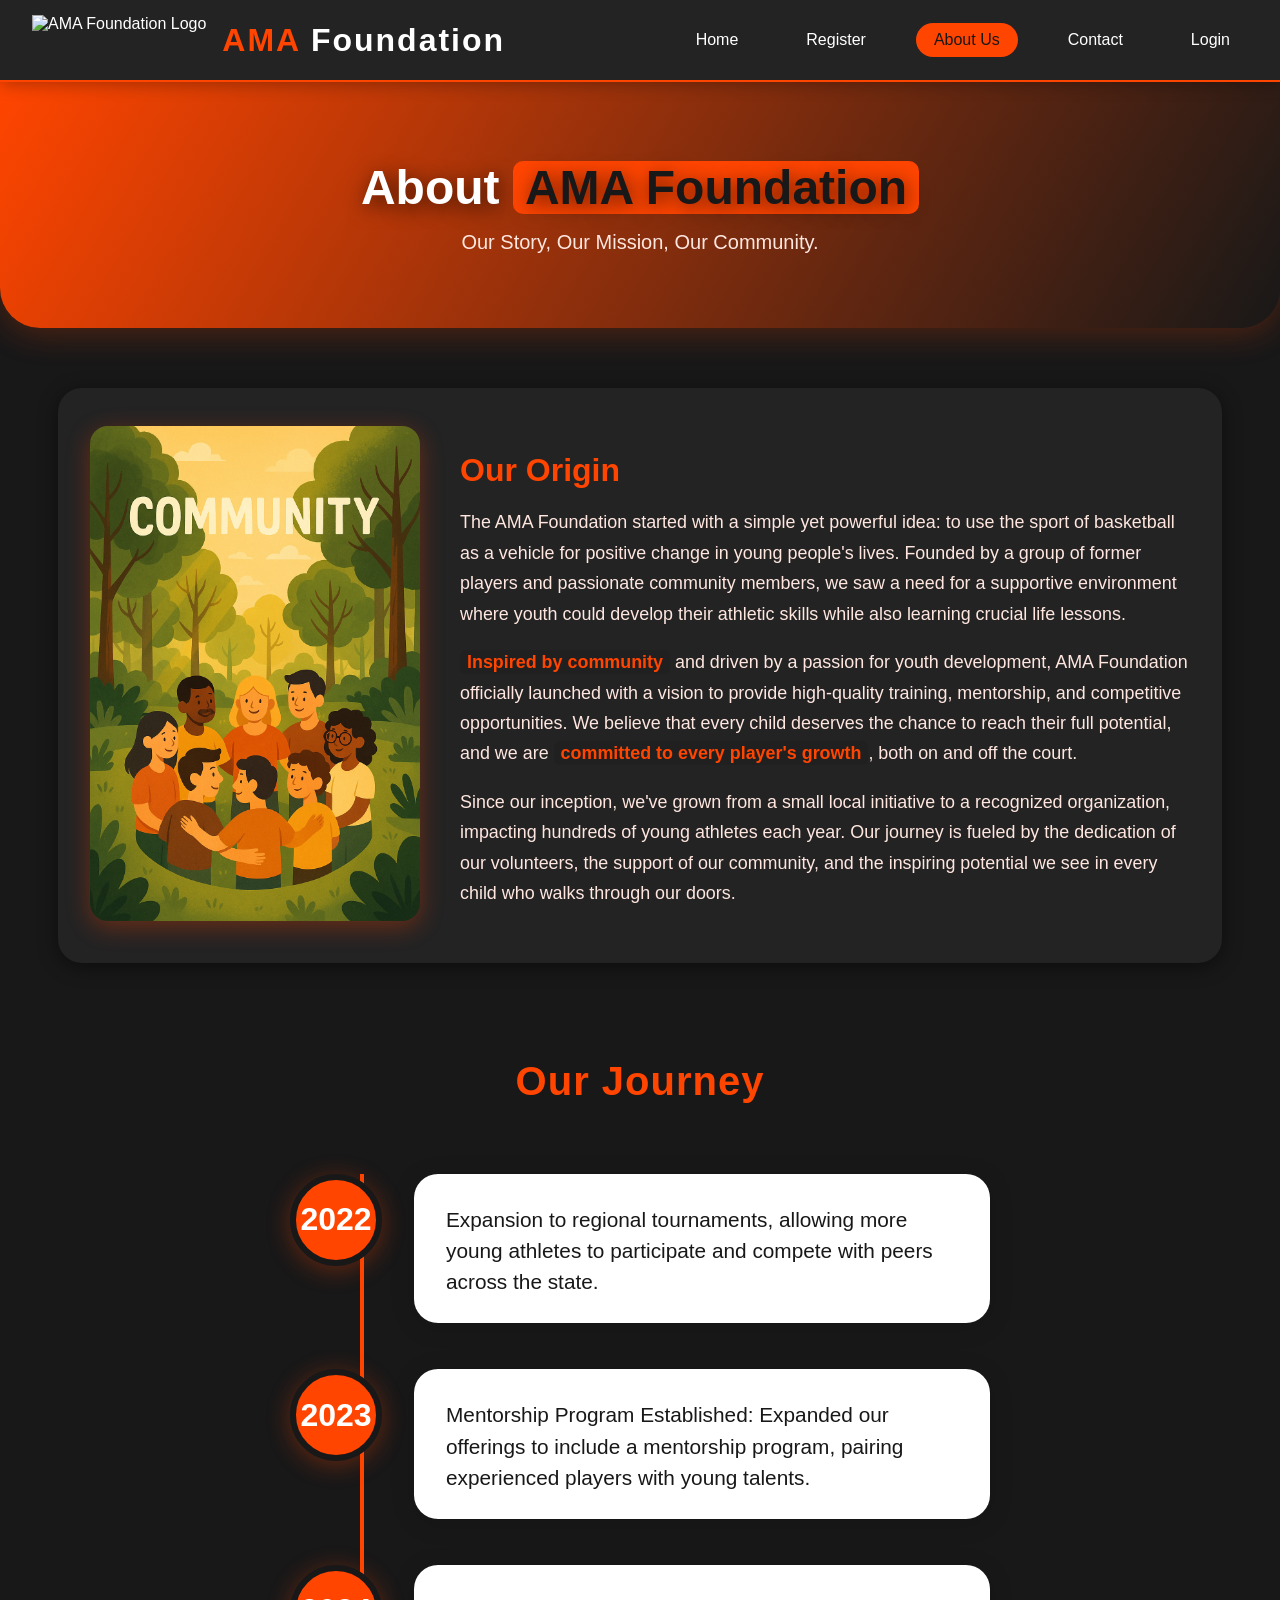
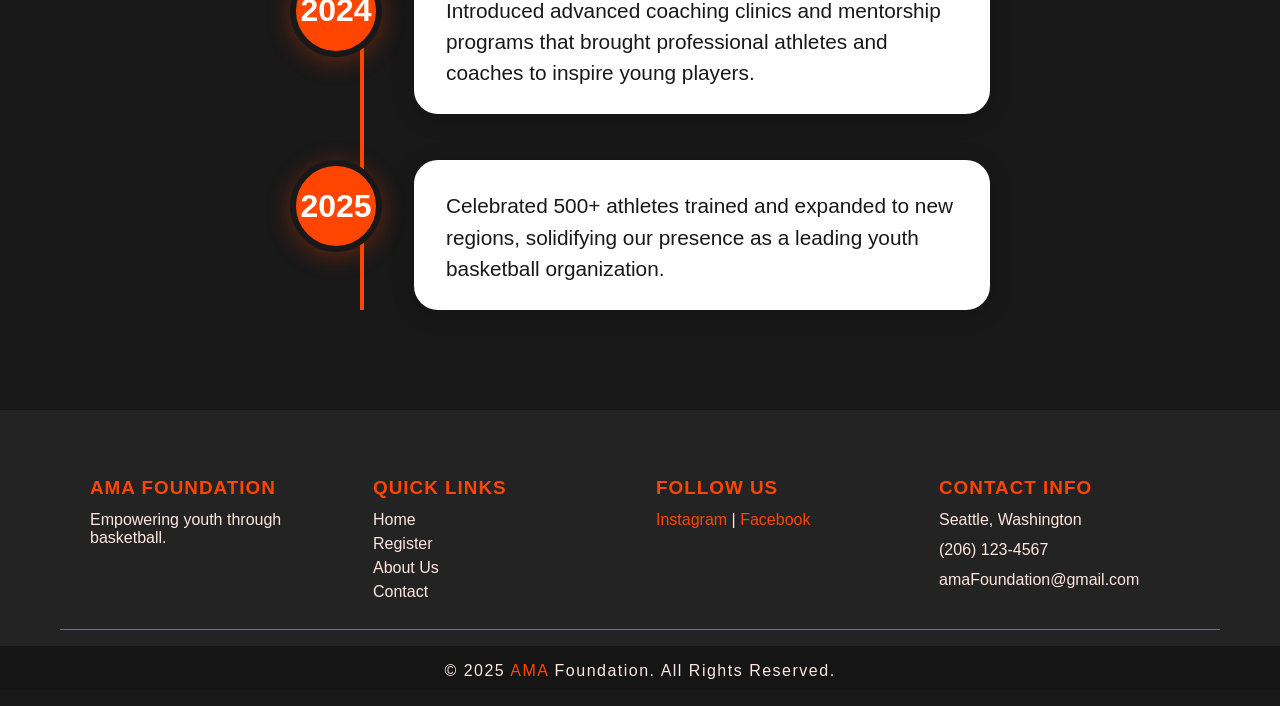
==== about.html @ c426200f "Add files via upload" ====
<!DOCTYPE html>
<html lang="en">
<head>
    <meta charset="UTF-8">
    <meta name="viewport" content="width=device-width, initial-scale=1.0">
    <title>About Us | AMA Foundation</title>
    <style>
        :root {
            --orange: #FF4500;
            --orange-dark: #c34a00;
            --accent: #FF7F50;
            --light: #fff;
            --dark: #181818;
            --gray: #232323;
        }
        html, body {
            margin: 0;
            padding: 0;
            font-family: 'Segoe UI', 'Arial', sans-serif;
            background: var(--dark);
            color: var(--light);
        }
        a {
            color: var(--orange);
            text-decoration: none;
            transition: color 0.2s;
        }
        a:hover {
            color: var(--accent);
        }
        /* Navbar */
        .navbar {
            display: flex;
            align-items: center;
            justify-content: space-between;
            background: var(--gray);
            padding: 0.5rem 2rem;
            box-shadow: 0 2px 16px 0 rgba(0,0,0,0.30);
            position: sticky;
            top: 0;
            z-index: 10;
            height: 64px;
            border-bottom: 2px solid var(--orange);
        }
        .logo {
            display: flex;
            align-items: center;
        }
        .logo img {
            height: 50px;
            margin-right: 16px;
        }
        .logo-text {
            font-size: 2rem;
            font-weight: bold;
            letter-spacing: 2px;
        }
        .logo-orange { color: var(--orange); }
        .logo-black { color: var(--light); }
        .nav-links {
            display: flex;
            gap: 2rem;
            list-style: none;
            padding: 0;
            margin: 0;
            align-items: center;
            height: 64px;
        }
        .nav-links li {
            position: relative;
            display: flex;
            align-items: center;
            height: 100%;
        }
        .nav-links a {
            color: var(--light);
            font-weight: 500;
            padding: 8px 18px;
            border-radius: 24px;
            transition: background 0.2s, color 0.2s;
            text-decoration: none;
        }
        .nav-links a.active, .nav-links a:hover {
            background: var(--orange);
            color: var(--dark);
        }
        /* Profile Icon & Dropdown */
        .profile-dropdown-container {
            display: flex;
            align-items: center;
            position: relative;
            margin-left: 0.5rem;
        }
        .profile-avatar-btn {
            border: none;
            background: none;
            padding: 0;
            cursor: pointer;
            outline: none;
            display: flex;
            align-items: center;
            justify-content: center;
        }
        .header-avatar {
            width: 42px;
            height: 42px;
            border-radius: 100%;
            background: #fff2e0;
            object-fit: cover;
            border: 2px solid var(--orange-dark);
            box-shadow: 0 2px 12px #ffc28a44;
            font-size: 1.25em;
            font-weight: 900;
            color: var(--orange-dark);
            display: flex;
            align-items: center;
            justify-content: center;
            transition: box-shadow 0.2s, border 0.2s;
        }
        .profile-dropdown {
            display: none;
            position: absolute;
            right: 0;
            top: 110%;
            min-width: 330px;
            background: #232323;
            color: #fff;
            border-radius: 18px;
            box-shadow: 0 8px 36px #000a;
            padding: 30px 24px 18px 24px;
            z-index: 200;
            flex-direction: column;
            align-items: center;
            border: 1.5px solid var(--orange);
            animation: fadeInDrop 0.22s;
        }
        .profile-dropdown.open {
            display: flex;
        }
        .profile-dropdown .profile-pic {
            width: 86px;
            height: 86px;
            border-radius: 50%;
            object-fit: cover;
            margin-bottom: 11px;
            border: 3px solid var(--orange);
            background: #fff;
            box-shadow: 0 3px 16px #ff450088;
        }
        .profile-dropdown .profile-initial {
            width: 86px;
            height: 86px;
            border-radius: 50%;
            background: var(--orange-dark);
            color: #fff;
            font-size: 2.3em;
            font-weight: 800;
            display: flex;
            align-items: center;
            justify-content: center;
            margin-bottom: 11px;
        }
        .profile-dropdown .profile-name {
            font-weight: 800;
            font-size: 1.24em;
            color: var(--light);
            margin-bottom: 3px;
            text-align: center;
        }
        .profile-dropdown .profile-row {
            width: 100%;
            display: flex;
            align-items: center;
            font-size: 1.07em;
            margin-bottom: 7px;
        }
        .profile-dropdown .detail-label {
            color: #ffbd80;
            min-width: 92px;
            font-weight: 600;
        }
        .profile-dropdown .detail-value {
            color: #fff;
            font-weight: 500;
            flex: 1;
        }
        .profile-dropdown .logout-btn {
            background: var(--danger, #ff3300);
            color: #fff;
            border: none;
            border-radius: 7px;
            font-size: 1em;
            padding: 0.6em 1.7em;
            cursor: pointer;
            font-weight: 600;
            letter-spacing: 1px;
            margin-top: 10px;
            width: 100%;
            transition: background 0.15s;
        }
        .profile-dropdown .logout-btn:hover {
            background: #a62100;
        }
        .profile-dropdown .edit-btn {
            background: var(--orange);
            color: #181818;
            border: none;
            border-radius: 7px;
            font-size: 1em;
            padding: 0.6em 1.7em;
            cursor: pointer;
            font-weight: 600;
            letter-spacing: 1px;
            margin-top: 8px;
            width: 100%;
            transition: background 0.15s;
        }
        .profile-dropdown .edit-btn:hover {
            background: var(--orange-dark);
            color: #fff;
        }
        @keyframes fadeInDrop {
            from { opacity: 0; transform: translateY(18px);}
            to { opacity: 1; transform: translateY(0);}
        }
        /* About Hero */
        .about-hero {
            background: linear-gradient(120deg, var(--orange) 0%, var(--dark) 100%);
            text-align: center;
            padding: 80px 20px 50px 20px;
            border-bottom-left-radius: 40px;
            border-bottom-right-radius: 40px;
            box-shadow: 0 6px 32px #ff45003d;
        }
        .about-hero h1 {
            color: var(--light);
            font-size: 3rem;
            margin: 0 0 1rem 0;
            font-weight: 900;
            line-height: 1.1;
            text-shadow: 2px 4px 20px #000a;
        }
        .about-orange {
            color: var(--dark);
            background: var(--orange);
            padding: 0 12px;
            border-radius: 10px;
        }
        .about-hero p {
            font-size: 1.25rem;
            margin: 0 0 1.5rem 0;
            color: #ffe7e0;
        }
        /* About Content */
        .about-content {
            max-width: 1100px;
            margin: 60px auto 40px auto;
            display: flex;
            align-items: center;
            gap: 40px;
            background: var(--gray);
            border-radius: 24px;
            box-shadow: 0 4px 20px #0007;
            padding: 38px 32px 38px 32px;
            flex-wrap: wrap;
        }
        .about-image img {
            width: 330px;
            max-width: 95vw;
            border-radius: 18px;
            box-shadow: 0 6px 24px #ff450055;
            background: #222;
            object-fit: cover;
        }
        .about-text {
            flex: 1;
            min-width: 240px;
        }
        .about-text h2 {
            color: var(--orange);
            font-size: 2rem;
            margin-bottom: 0.7rem;
        }
        .about-text p {
            color: #ffe7e0;
            font-size: 1.12rem;
            line-height: 1.7;
            margin-bottom: 1rem;
        }
        .about-highlight {
            color: var(--orange);
            background: #18181830;
            border-radius: 6px;
            padding: 2px 7px;
            font-weight: 600;
        }
        /* Timeline */
        .ama-timeline-title {
            color: #FF4500;
            font-size: 2.5rem;
            font-weight: 800;
            text-align: center;
            margin-bottom: 70px;
            font-family: 'Segoe UI', Arial, sans-serif;
            letter-spacing: 1px;
        }
        .ama-timeline {
            position: relative;
            margin: 0 auto;
            max-width: 700px;
            z-index: 1;
        }
        .ama-timeline::before {
            content: "";
            position: absolute;
            left: 70px;
            top: 0;
            bottom: 0;
            width: 4px;
            background: #FF4500;
            z-index: 0;
        }
        .ama-timeline-item {
            display: flex;
            align-items: stretch;
            margin-bottom: 46px;
            position: relative;
            z-index: 1;
        }
        .ama-timeline-circle {
            flex-shrink: 0;
            width: 80px;
            height: 80px;
            background: #FF4500;
            border-radius: 50%;
            display: flex;
            align-items: center;
            justify-content: center;
            color: #fff;
            font-size: 2rem;
            font-weight: 800;
            margin-right: 32px;
            box-shadow: 0 4px 24px #FF450055;
            z-index: 2;
            border: 6px solid #181818;
            position: relative;
        }
        .ama-timeline-card {
            background: #fff;
            color: #181818;
            border-radius: 24px;
            padding: 30px 32px 26px 32px;
            font-size: 1.30rem;
            font-family: 'Segoe UI', Arial, sans-serif;
            font-weight: 500;
            box-shadow: 0 4px 24px #00000025;
            line-height: 1.5;
            min-width: 0;
            flex: 1;
            display: flex;
            align-items: center;
        }
        /* Footer */
        footer {
            background: var(--gray);
            color: var(--light);
            padding: 0;
            margin-top: 100px;
        }
        .footer-container {
            display: grid;
            grid-template-columns: repeat(auto-fit, minmax(220px, 1fr));
            gap: 2rem;
            max-width: 1100px;
            margin: 0 auto;
            padding: 48px 30px 16px 30px;
            border-bottom: 1.5px solid var(--orange);
        }
        .footer-section h3 {
            color: var(--orange);
            margin-bottom: 12px;
            font-size: 1.18rem;
            letter-spacing: 1px;
            text-transform: uppercase;
        }
        .footer-section p, .footer-section ul {
            color: #ffe7e0;
            margin: 0 0 12px 0;
            font-size: 1rem;
        }
        .footer-section ul {
            padding: 0;
            list-style: none;
        }
        .footer-section ul li {
            margin-bottom: 6px;
        }
        .footer-section ul li a {
            color: #ffe7e0;
            transition: color 0.2s;
        }
        .footer-section ul li a:hover {
            color: var(--orange);
        }
        .footer-orange { color: var(--orange); }
        .footer-bottom {
            text-align: center;
            padding: 16px 0 10px 0;
            background: #151515;
            color: #ffe7e0;
            font-size: 1rem;
            letter-spacing: 1.5px;
        }
        /* Responsive */
        @media (max-width: 1000px) {
            .about-content {
                flex-direction: column;
                gap: 30px;
                padding: 24px 8px 18px 8px;
            }
            .about-image img {
                width: 95vw;
                max-width: 340px;
            }
        }
        @media (max-width: 700px) {
            .ama-timeline::before { left: 50%; }
            .ama-timeline-item { flex-direction: column; align-items: center; }
            .ama-timeline-circle { margin: 0 0 20px 0; }
            .ama-timeline-card { padding: 22px 10px 18px 10px; font-size: 1.04rem; }
        }
        @media (max-width: 600px) {
            .navbar {
                flex-direction: column;
                gap: 10px;
                padding: 1rem 1rem;
            }
            .logo-text { font-size: 1.25rem; }
            .nav-links { gap: 0.75rem; }
            .about-hero { padding: 38px 8px 22px 8px; }
            .about-hero h1 { font-size: 1.45rem; }
            .about-content { padding: 12px 2px 10px 2px; }
            .footer-container { grid-template-columns: 1fr; padding: 36px 10px 10px 10px; }
        }
    </style>
    <script type="module">
        import { createClient } from 'https://esm.sh/@supabase/supabase-js';
        const supabase = createClient(
            'https://twayczneiujxliwxphps.supabase.co',
            'eyJhbGciOiJIUzI1NiIsInR5cCI6IkpXVCJ9.eyJpc3MiOiJzdXBhYmFzZSIsInJlZiI6InR3YXljem5laXVqeGxpd3hwaHBzIiwicm9sZSI6ImFub24iLCJpYXQiOjE3NDc3MjIyMTgsImV4cCI6MjA2MzI5ODIxOH0.A5K0jX4REKtNE_tQG_L4aWReFaXpWN-OEEKoa8MqqNY'
        );
        function formatName(name) {
            if (!name) return "";
            return name
                .split(/[\s_]+/)
                .map(w => w.charAt(0).toUpperCase() + w.slice(1).toLowerCase())
                .join(' ');
        }
        async function fetchProfileDetails(email) {
            let { data, error } = await supabase
                .from('registrations')
                .select('full_name,age,team,address,phone')
                .eq('email', email)
                .single();
            if (data) return data;
            return { full_name: "--", age: "--", team: "--", address: "--", phone: "--" };
        }
        document.addEventListener('DOMContentLoaded', () => {
            supabase.auth.getSession().then(async ({ data: { session } }) => {
                if (session && session.user) {
                    const user = session.user;
                    let displayName = user.user_metadata?.full_name || user.user_metadata?.name || user.email.split('@')[0];
                    let email = user.email;
                    let avatarUrl = user.user_metadata?.avatar_url || "";
                    let details = await fetchProfileDetails(email);
                    showProfileDropdown(
                        details.full_name || displayName,
                        email,
                        avatarUrl,
                        details.age,
                        details.address,
                        details.team,
                        details.phone
                    );
                    let loginBtnLi = document.getElementById('nav-login-btn-li');
                    if (loginBtnLi) loginBtnLi.remove();
                }
            });
            window.showProfileDropdown = function(name, email, avatarUrl, age, address, team, phone) {
                let nav = document.querySelector('.nav-links');
                let profileDropdown = document.querySelector('.profile-dropdown-container');
                if (!profileDropdown) {
                    profileDropdown = document.createElement('li');
                    profileDropdown.className = 'profile-dropdown-container';
                    profileDropdown.innerHTML =
                        `<button class="profile-avatar-btn" id="profile-avatar-btn" aria-label="User menu">
                            <span class="header-avatar" id="user-avatar-header"></span>
                        </button>
                        <div class="profile-dropdown" id="profile-dropdown-menu">
                            <div id="profile-dropdown-pic"></div>
                            <div class="profile-name" id="profile-dropdown-name"></div>
                            <div class="profile-row" id="profile-dropdown-email"></div>
                            <div class="profile-row" id="profile-dropdown-phone"></div>
                            <div class="profile-row" id="profile-dropdown-address"></div>
                            <div class="profile-row" id="profile-dropdown-age"></div>
                            <div class="profile-row" id="profile-dropdown-team"></div>
                            <button class="edit-btn" id="dropdown-edit-btn">Edit</button>
                            <button class="logout-btn" id="dropdown-logout-btn">Logout</button>
                        </div>`;
                    nav.appendChild(profileDropdown);
                }
                const formattedName = formatName(name);
                document.getElementById('user-avatar-header').textContent = formattedName ? formattedName[0].toUpperCase() : "U";
                const picDiv = document.getElementById('profile-dropdown-pic');
                if (avatarUrl) {
                    picDiv.innerHTML = `<img src="${avatarUrl}" alt="avatar" class="profile-pic">`;
                } else {
                    picDiv.innerHTML = `<div class="profile-initial">${formattedName ? formattedName[0] : "U"}</div>`;
                }
                document.getElementById('profile-dropdown-name').textContent = formattedName;
                document.getElementById('profile-dropdown-email').innerHTML = `<span class="detail-label">Email:</span> <span class="detail-value">${email}</span>`;
                document.getElementById('profile-dropdown-phone').innerHTML = `<span class="detail-label">Number:</span> <span class="detail-value">${phone ?? "--"}</span>`;
                document.getElementById('profile-dropdown-address').innerHTML = `<span class="detail-label">Address:</span> <span class="detail-value">${address ?? "--"}</span>`;
                document.getElementById('profile-dropdown-age').innerHTML = `<span class="detail-label">Age:</span> <span class="detail-value">${age ?? "--"}</span>`;
                document.getElementById('profile-dropdown-team').innerHTML = `<span class="detail-label">Team:</span> <span class="detail-value">${team ?? "--"}</span>`;

                const avatarBtn = document.getElementById('profile-avatar-btn');
                const dropdownMenu = document.getElementById('profile-dropdown-menu');
                const logoutBtn = document.getElementById('dropdown-logout-btn');
                avatarBtn.onclick = function(e) {
                    e.stopPropagation();
                    dropdownMenu.classList.toggle('open');
                };
                document.addEventListener('click', function(e) {
                    if (!dropdownMenu.contains(e.target) && !avatarBtn.contains(e.target)) {
                        dropdownMenu.classList.remove('open');
                    }
                });
                document.addEventListener('keydown', function(e) {
                    if (e.key === 'Escape') dropdownMenu.classList.remove('open');
                });
                logoutBtn.onclick = async function() {
                    await supabase.auth.signOut();
                    window.location.reload();
                };
                document.getElementById('dropdown-edit-btn').onclick = async function() {
                    const newName = prompt('Enter your full name:', formattedName ?? '');
                    const newPhone = prompt('Enter your phone:', phone ?? '');
                    const newAddress = prompt('Enter your address:', address ?? '');
                    const newAge = prompt('Enter your age:', age ?? '');
                    const newTeam = prompt('Enter your team:', team ?? '');
                    let { error } = await supabase
                        .from('registrations')
                        .update({
                            full_name: newName ? newName.trim().toLowerCase() : name,
                            phone: newPhone,
                            address: newAddress,
                            age: newAge,
                            team: newTeam
                        })
                        .eq('email', email);
                    if (!error) {
                        showProfileDropdown(newName, email, avatarUrl, newAge, newAddress, newTeam, newPhone);
                    } else {
                        alert('Failed to update profile.' + (error && error.message ? '\n'+error.message : ''));
                        console.error(error);
                    }
                };
                setTimeout(() => dropdownMenu.classList.add('open'), 250);
            }
        });
    </script>
</head>
<body>
<header>
    <nav class="navbar">
        <div class="logo">
            <img src="logo.png" alt="AMA Foundation Logo">
            <span class="logo-text">
                <span class="logo-orange">AMA</span>
                <span class="logo-black">Foundation</span>
            </span>
        </div>
        <ul class="nav-links">
            <li><a href="index.html">Home</a></li>
            <li><a href="register.html">Register</a></li>
            <li><a href="about.html" class="active">About Us</a></li>
            <li><a href="contact.html">Contact</a></li>
            <li id="nav-login-btn-li"><a href="login.html">Login</a></li>
            <!-- Profile icon will appear here when logged in -->
        </ul>
    </nav>
</header>
<main>
    <section class="about-hero">
        <h1>About <span class="about-orange">AMA Foundation</span></h1>
        <p>Our Story, Our Mission, Our Community.</p>
    </section>
    <section class="about-content">
        <div class="about-image">
            <img src="Community1.png" alt="Forest representing community and growth">
        </div>
        <div class="about-text">
            <h2>Our Origin</h2>
            <p>The AMA Foundation started with a simple yet powerful idea: to use the sport of basketball as a vehicle for positive change in young people's lives. Founded by a group of former players and passionate community members, we saw a need for a supportive environment where youth could develop their athletic skills while also learning crucial life lessons.</p>
            <p><span class="about-highlight">Inspired by community</span> and driven by a passion for youth development, AMA Foundation officially launched with a vision to provide high-quality training, mentorship, and competitive opportunities. We believe that every child deserves the chance to reach their full potential, and we are <span class="about-highlight">committed to every player's growth</span>, both on and off the court.</p>
            <p>Since our inception, we've grown from a small local initiative to a recognized organization, impacting hundreds of young athletes each year. Our journey is fueled by the dedication of our volunteers, the support of our community, and the inspiring potential we see in every child who walks through our doors.</p>
        </div>
    </section>
    <section class="journey" style="background: #181818; box-shadow: none; border-radius: 0; padding-top: 56px;">
        <div class="ama-timeline-title">Our Journey</div>
        <div class="ama-timeline">
            <div class="ama-timeline-item">
                <div class="ama-timeline-circle">2022</div>
                <div class="ama-timeline-card">
                    Expansion to regional tournaments, allowing more young athletes to participate and compete with peers across the state.
                </div>
            </div>
            <div class="ama-timeline-item">
                <div class="ama-timeline-circle">2023</div>
                <div class="ama-timeline-card">
                    Mentorship Program Established: Expanded our offerings to include a mentorship program, pairing experienced players with young talents.
                </div>
            </div>
            <div class="ama-timeline-item">
                <div class="ama-timeline-circle">2024</div>
                <div class="ama-timeline-card">
                    Introduced advanced coaching clinics and mentorship programs that brought professional athletes and coaches to inspire young players.
                </div>
            </div>
            <div class="ama-timeline-item">
                <div class="ama-timeline-circle">2025</div>
                <div class="ama-timeline-card">
                    Celebrated 500+ athletes trained and expanded to new regions, solidifying our presence as a leading youth basketball organization.
                </div>
            </div>
        </div>
    </section>
</main>
<footer>
    <div class="footer-container">
        <div class="footer-section">
            <h3><span class="footer-orange">AMA</span> Foundation</h3>
            <p>Empowering youth through basketball.</p>
        </div>
        <div class="footer-section">
            <h3>Quick Links</h3>
            <ul>
                <li><a href="index.html">Home</a></li>
                <li><a href="register.html">Register</a></li>
                <li><a href="about.html">About Us</a></li>
                <li><a href="contact.html">Contact</a></li>
            </ul>
        </div>
        <div class="footer-section">
            <h3>Follow Us</h3>
            <p>
                <p>
  
                    <a href="https://www.instagram.com/_amafoundation/" target="_blank">Instagram</a> | <a href="#">Facebook</a>

                </p>

            </p>
        </div>
        <div class="footer-section">
            <h3>Contact Info</h3>
            <p>Seattle, Washington</p>
            <p>(206) 123-4567</p>
            <p>amaFoundation@gmail.com</p>
        </div>
    </div>
    <p class="footer-bottom">© 2025 <span class="footer-orange">AMA</span> Foundation. All Rights Reserved.</p>
</footer>
</body>
</html>
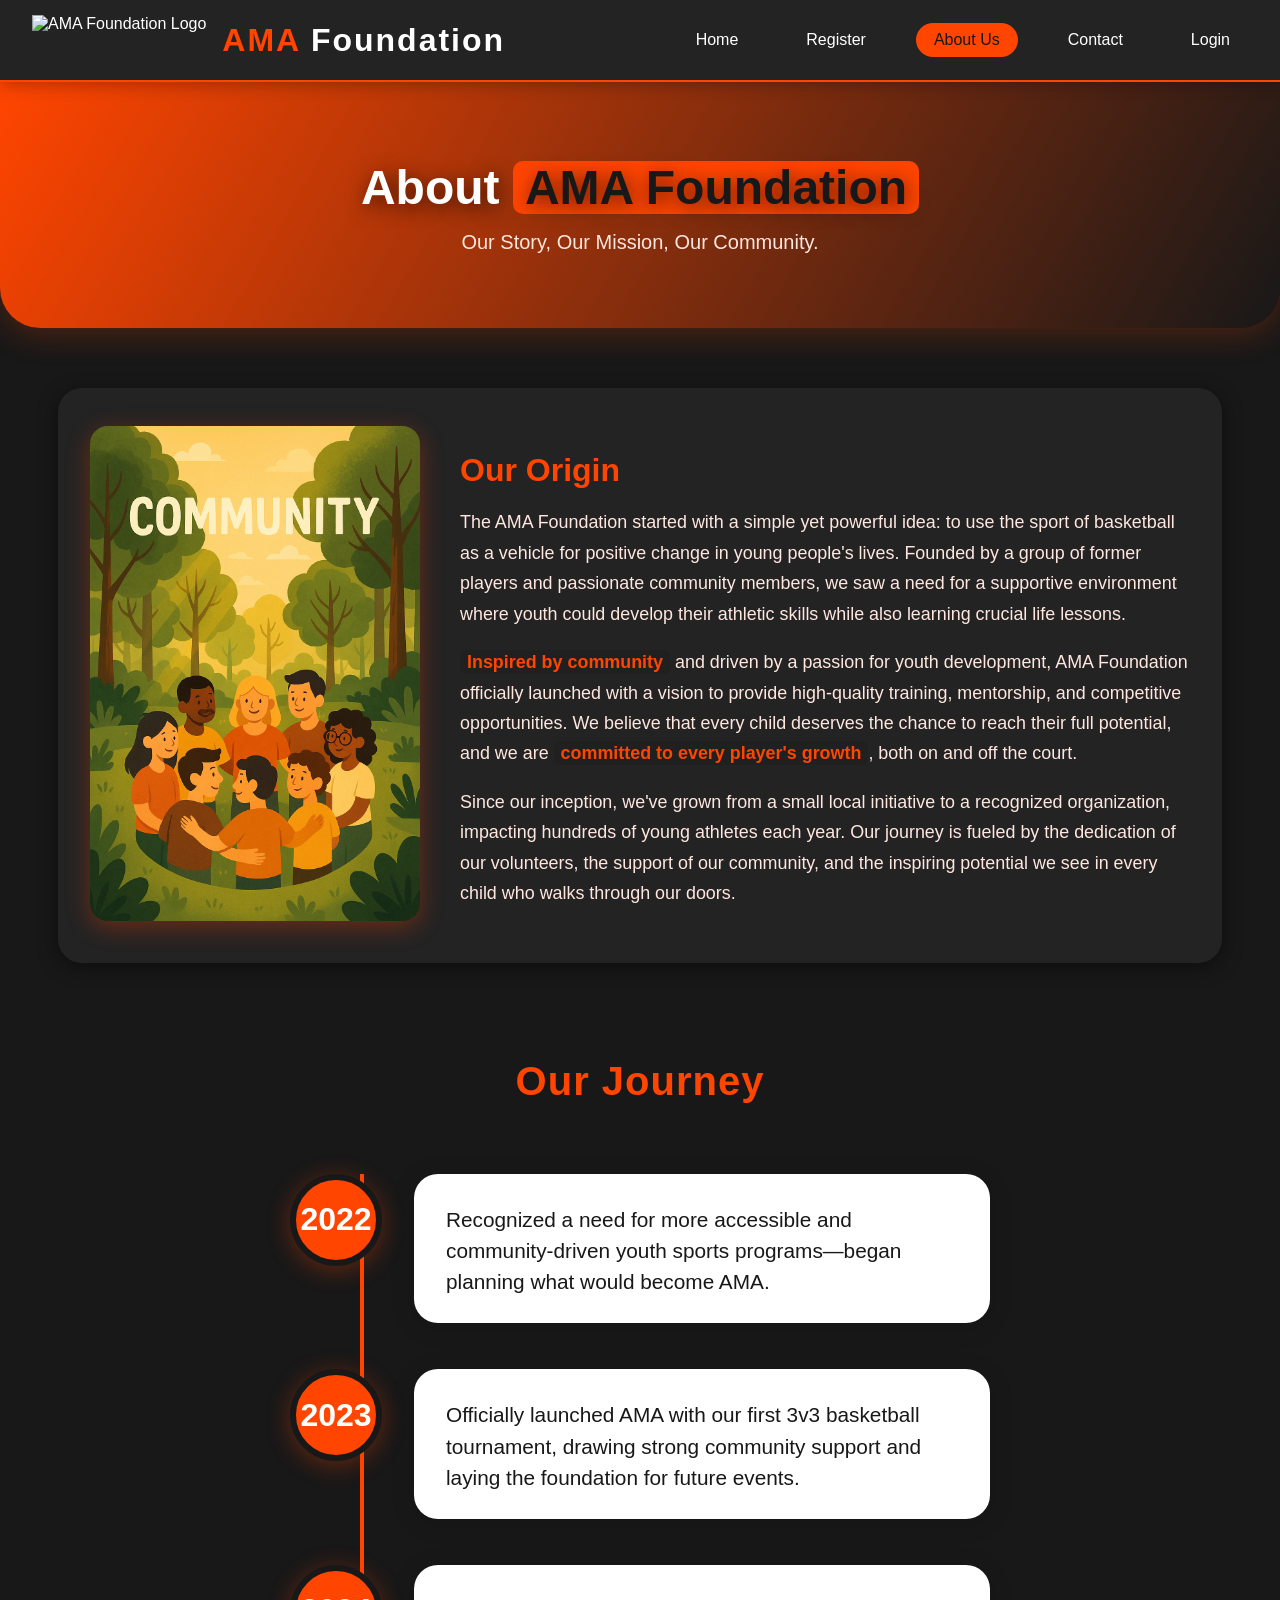
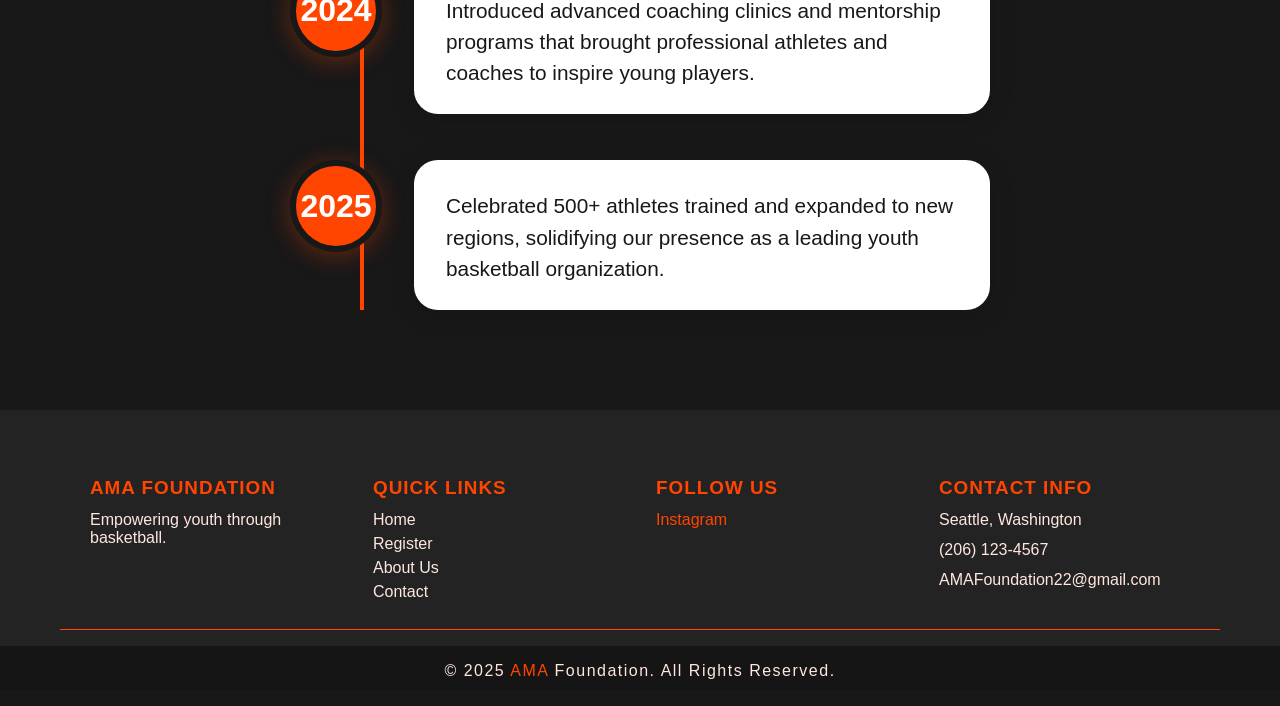
==== commit f5a1bd5a: "Add files via upload" ====
--- a/about.html
+++ b/about.html
@@ -219,9 +219,108 @@
             background: var(--orange-dark);
             color: #fff;
         }
-        @keyframes fadeInDrop {
-            from { opacity: 0; transform: translateY(18px);}
-            to { opacity: 1; transform: translateY(0);}
+        /* Modal Box: More compact, centered, and visually pleasing */
+        .modal-overlay {
+            position: fixed; z-index: 9999; left: 0; top: 0; width: 100vw; height: 100vh;
+            background: rgba(20,20,20,0.84); display: flex; align-items: center; justify-content: center;
+        }
+        .modal {
+            background: var(--gray, #232323);
+            color: var(--light, #fff);
+            border-radius: 16px;
+            box-shadow: 0 8px 36px #000a;
+            padding: 28px 34px 16px 34px;    /* INCREASED LEFT/RIGHT PADDING */
+            min-width: 320px;
+            max-width: 440px;                /* INCREASED FROM 390px */
+            width: 96vw;
+            display: flex;
+            flex-direction: column;
+            gap: 0.75rem;
+            margin: auto;
+            position: relative;
+            left: 0; right: 0; top: 0; bottom: 0;
+        }
+        }
+        .modal h2 {
+            margin-top: 0;
+            color: var(--orange, #FF4500);
+            text-align: center;
+            font-size: 1.18rem;
+            margin-bottom: 1.1em;
+            letter-spacing: 0.03em;
+        }
+
+        .modal label {
+            font-weight: 600;
+            color: var(--orange, #FF4500);
+            letter-spacing: 0.05em;
+            margin-bottom: 1px;
+            font-size: 0.97em;
+        }
+        .required {
+            color: var(--accent, #FF7F50);
+            font-weight: bold;
+            margin-left: 2px;
+        }
+
+        .modal-form-group {
+            margin-bottom: 17px;
+            display: flex;
+            flex-direction: column;
+            gap: 4px;
+            align-items: center; /* center the label and input horizontally */
+        }
+
+        .modal input {
+            width: 100%;
+            max-width: 320px;      /* orange box width (adjust as preferred) */
+            margin: 0 auto;
+            padding: 7px 10px;
+            border: 1.5px solid var(--orange, #FF4500);
+            border-radius: 6px;
+            background: linear-gradient(100deg, #232323 60%, #1d1d1d 100%);
+            color: var(--light, #fff);
+            font-size: 1em;
+            outline: none;
+            transition: border 0.18s, box-shadow 0.18s;
+            box-shadow: 0 1px 2px #1818181a inset;
+        }
+        .modal input:focus {
+            border-color: var(--accent, #FF7F50);
+            background: #232323;
+            box-shadow: 0 0 0 2px var(--orange, #ff4500)33;
+        }
+        .modal-actions {
+            display: flex;
+            justify-content: center; /* center horizontally */
+            gap: 1rem;
+            margin-top: 8px;
+        }
+        .modal-btn {
+            font-size: 1em;
+            font-weight: 600;
+            border: none;
+            border-radius: 6px;
+            padding: 8px 20px;
+            cursor: pointer;
+            transition: background 0.18s, color 0.18s;
+        }
+        .modal-btn.cancel {
+            background: var(--gray, #232323);
+            color: var(--light, #ffe7e0);
+            border: 1.5px solid #555;
+        }
+        .modal-btn.cancel:hover { background: #181818; }
+        .modal-btn.save {
+            background: var(--orange, #FF4500);
+            color: var(--dark, #181818);
+        }
+        .modal-btn.save:hover {
+            background: var(--accent, #FF7F50);
+            color: var(--dark, #181818);
+        }
+        @media (max-width: 500px) {
+            .modal { min-width: 0; max-width: 97vw; padding: 12px 4px; }
         }
         /* About Hero */
         .about-hero {
@@ -523,7 +622,6 @@
                 document.getElementById('profile-dropdown-address').innerHTML = `<span class="detail-label">Address:</span> <span class="detail-value">${address ?? "--"}</span>`;
                 document.getElementById('profile-dropdown-age').innerHTML = `<span class="detail-label">Age:</span> <span class="detail-value">${age ?? "--"}</span>`;
                 document.getElementById('profile-dropdown-team').innerHTML = `<span class="detail-label">Team:</span> <span class="detail-value">${team ?? "--"}</span>`;
-
                 const avatarBtn = document.getElementById('profile-avatar-btn');
                 const dropdownMenu = document.getElementById('profile-dropdown-menu');
                 const logoutBtn = document.getElementById('dropdown-logout-btn');
@@ -543,16 +641,29 @@
                     await supabase.auth.signOut();
                     window.location.reload();
                 };
-                document.getElementById('dropdown-edit-btn').onclick = async function() {
-                    const newName = prompt('Enter your full name:', formattedName ?? '');
-                    const newPhone = prompt('Enter your phone:', phone ?? '');
-                    const newAddress = prompt('Enter your address:', address ?? '');
-                    const newAge = prompt('Enter your age:', age ?? '');
-                    const newTeam = prompt('Enter your team:', team ?? '');
+                // Modal Edit
+                document.getElementById('dropdown-edit-btn').onclick = function () {
+                    document.getElementById('edit-full-name').value = formattedName ?? '';
+                    document.getElementById('edit-phone').value = phone ?? '';
+                    document.getElementById('edit-address').value = address ?? '';
+                    document.getElementById('edit-age').value = age ?? '';
+                    document.getElementById('edit-team').value = team ?? '';
+                    document.getElementById('edit-profile-modal').style.display = 'flex';
+                };
+                document.getElementById('edit-cancel').onclick = function () {
+                    document.getElementById('edit-profile-modal').style.display = 'none';
+                };
+                document.getElementById('edit-profile-form').onsubmit = async function (e) {
+                    e.preventDefault();
+                    const newName = document.getElementById('edit-full-name').value.trim();
+                    const newPhone = document.getElementById('edit-phone').value.trim();
+                    const newAddress = document.getElementById('edit-address').value.trim();
+                    const newAge = document.getElementById('edit-age').value.trim();
+                    const newTeam = document.getElementById('edit-team').value.trim();
                     let { error } = await supabase
                         .from('registrations')
                         .update({
-                            full_name: newName ? newName.trim().toLowerCase() : name,
+                            full_name: newName.toLowerCase(),
                             phone: newPhone,
                             address: newAddress,
                             age: newAge,
@@ -560,13 +671,14 @@
                         })
                         .eq('email', email);
                     if (!error) {
+                        document.getElementById('edit-profile-modal').style.display = 'none';
                         showProfileDropdown(newName, email, avatarUrl, newAge, newAddress, newTeam, newPhone);
                     } else {
                         alert('Failed to update profile.' + (error && error.message ? '\n'+error.message : ''));
                         console.error(error);
                     }
                 };
-                setTimeout(() => dropdownMenu.classList.add('open'), 250);
+                //setTimeout(() => dropdownMenu.classList.add('open'), 250);
             }
         });
     </script>
@@ -591,6 +703,40 @@
         </ul>
     </nav>
 </header>
+
+<!-- Modal for Editing Profile -->
+<div id="edit-profile-modal" class="modal-overlay" style="display:none;">
+    <div class="modal">
+        <h2>Edit Personal Info</h2>
+        <form id="edit-profile-form">
+            <div class="modal-form-group">
+                <label for="edit-full-name">Full Name <span class="required">*</span></label>
+                <input type="text" id="edit-full-name" required autocomplete="name" />
+            </div>
+            <div class="modal-form-group">
+                <label for="edit-phone">Phone Number</label>
+                <input type="tel" id="edit-phone" autocomplete="tel" />
+            </div>
+            <div class="modal-form-group">
+                <label for="edit-address">Address</label>
+                <input type="text" id="edit-address" autocomplete="street-address" />
+            </div>
+            <div class="modal-form-group">
+                <label for="edit-age">Age</label>
+                <input type="number" id="edit-age" min="0" autocomplete="bday" />
+            </div>
+            <div class="modal-form-group">
+                <label for="edit-team">Team</label>
+                <input type="text" id="edit-team" />
+            </div>
+            <div class="modal-actions">
+                <button type="button" id="edit-cancel" class="modal-btn cancel">Cancel</button>
+                <button type="submit" class="modal-btn save">Save</button>
+            </div>
+        </form>
+    </div>
+</div>
+
 <main>
     <section class="about-hero">
         <h1>About <span class="about-orange">AMA Foundation</span></h1>
@@ -613,13 +759,14 @@
             <div class="ama-timeline-item">
                 <div class="ama-timeline-circle">2022</div>
                 <div class="ama-timeline-card">
-                    Expansion to regional tournaments, allowing more young athletes to participate and compete with peers across the state.
+                    Recognized a need for more accessible and community-driven youth sports programs—began planning what would become AMA.
                 </div>
             </div>
             <div class="ama-timeline-item">
                 <div class="ama-timeline-circle">2023</div>
                 <div class="ama-timeline-card">
-                    Mentorship Program Established: Expanded our offerings to include a mentorship program, pairing experienced players with young talents.
+                    Officially launched AMA with our first 3v3 basketball tournament, drawing strong community support and laying the foundation for future events.
+
                 </div>
             </div>
             <div class="ama-timeline-item">
@@ -655,19 +802,14 @@
         <div class="footer-section">
             <h3>Follow Us</h3>
             <p>
-                <p>
-  
-                    <a href="https://www.instagram.com/_amafoundation/" target="_blank">Instagram</a> | <a href="#">Facebook</a>
-
-                </p>
-
+                <a href="https://www.instagram.com/_amafoundation/" target="_blank">Instagram</a>
             </p>
         </div>
         <div class="footer-section">
             <h3>Contact Info</h3>
             <p>Seattle, Washington</p>
             <p>(206) 123-4567</p>
-            <p>amaFoundation@gmail.com</p>
+            <p>AMAFoundation22@gmail.com</p>
         </div>
     </div>
     <p class="footer-bottom">© 2025 <span class="footer-orange">AMA</span> Foundation. All Rights Reserved.</p>
